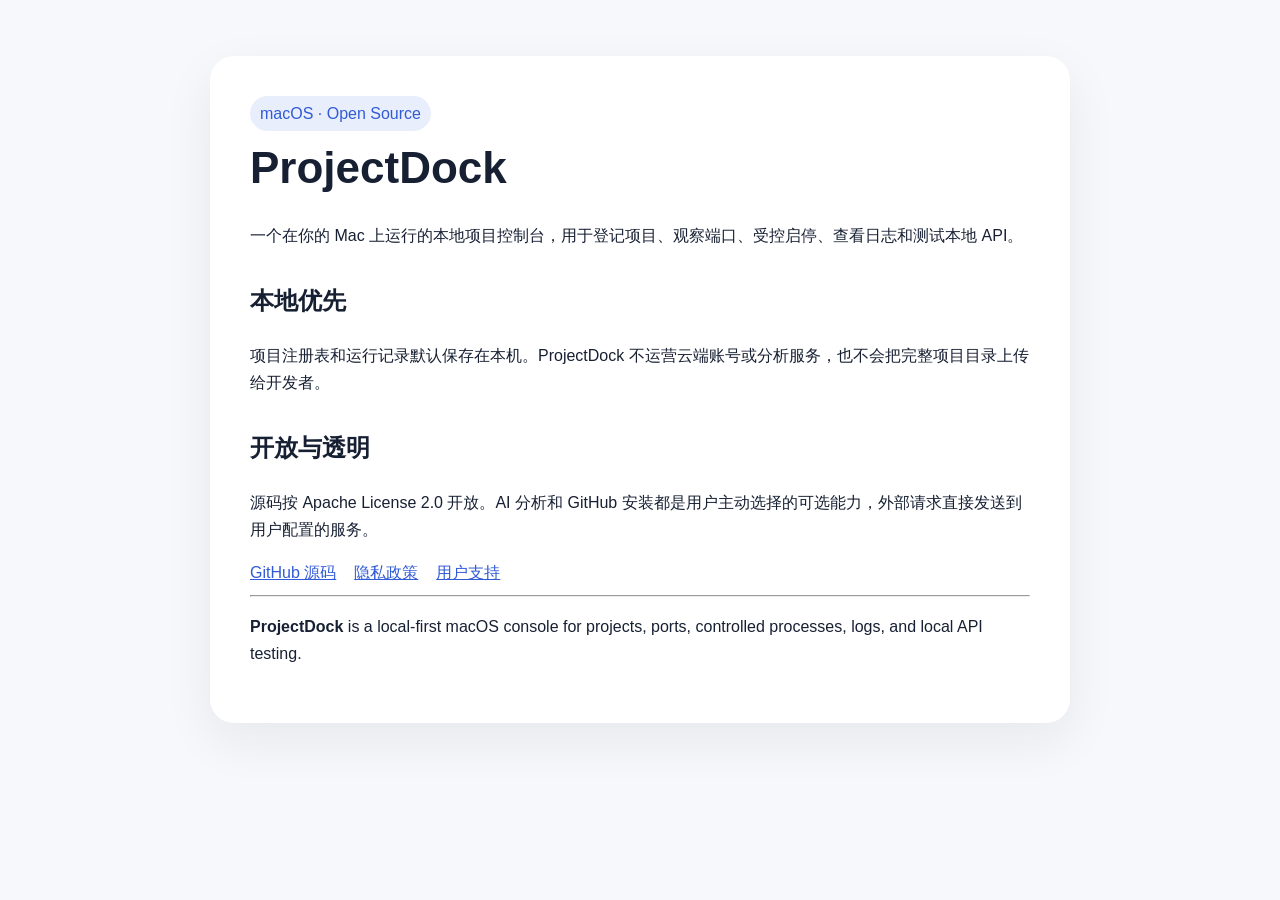
==== public/apple/projectdock/index.html @ f49b38a1 "Open source ProjectDock 0.10.0" ====
<!doctype html>
<html lang="zh-Hans">
<head>
  <meta charset="utf-8">
  <meta name="viewport" content="width=device-width, initial-scale=1">
  <title>ProjectDock — 本地项目控制台</title>
  <meta name="description" content="ProjectDock 是面向 macOS 的本地项目、端口和开发流程控制台。">
  <style>body{font:16px/1.7 -apple-system,BlinkMacSystemFont,"Segoe UI",sans-serif;max-width:860px;margin:0 auto;padding:56px 24px;color:#172033;background:#f7f8fb}main{background:white;padding:40px;border-radius:24px;box-shadow:0 18px 50px #17203312}h1{font-size:44px;margin:0 0 8px}h2{margin-top:32px}a{color:#315bd6}.links{display:flex;gap:18px;flex-wrap:wrap}.tag{display:inline-block;padding:4px 10px;border-radius:999px;background:#e9eefc;color:#315bd6}</style>
</head>
<body><main>
  <span class="tag">macOS · Open Source</span>
  <h1>ProjectDock</h1>
  <p>一个在你的 Mac 上运行的本地项目控制台，用于登记项目、观察端口、受控启停、查看日志和测试本地 API。</p>
  <h2>本地优先</h2>
  <p>项目注册表和运行记录默认保存在本机。ProjectDock 不运营云端账号或分析服务，也不会把完整项目目录上传给开发者。</p>
  <h2>开放与透明</h2>
  <p>源码按 Apache License 2.0 开放。AI 分析和 GitHub 安装都是用户主动选择的可选能力，外部请求直接发送到用户配置的服务。</p>
  <div class="links"><a href="https://github.com/dw-zhu-si/ProjectDock">GitHub 源码</a><a href="privacy.html">隐私政策</a><a href="support.html">用户支持</a></div>
  <hr><p lang="en"><strong>ProjectDock</strong> is a local-first macOS console for projects, ports, controlled processes, logs, and local API testing.</p>
</main></body></html>
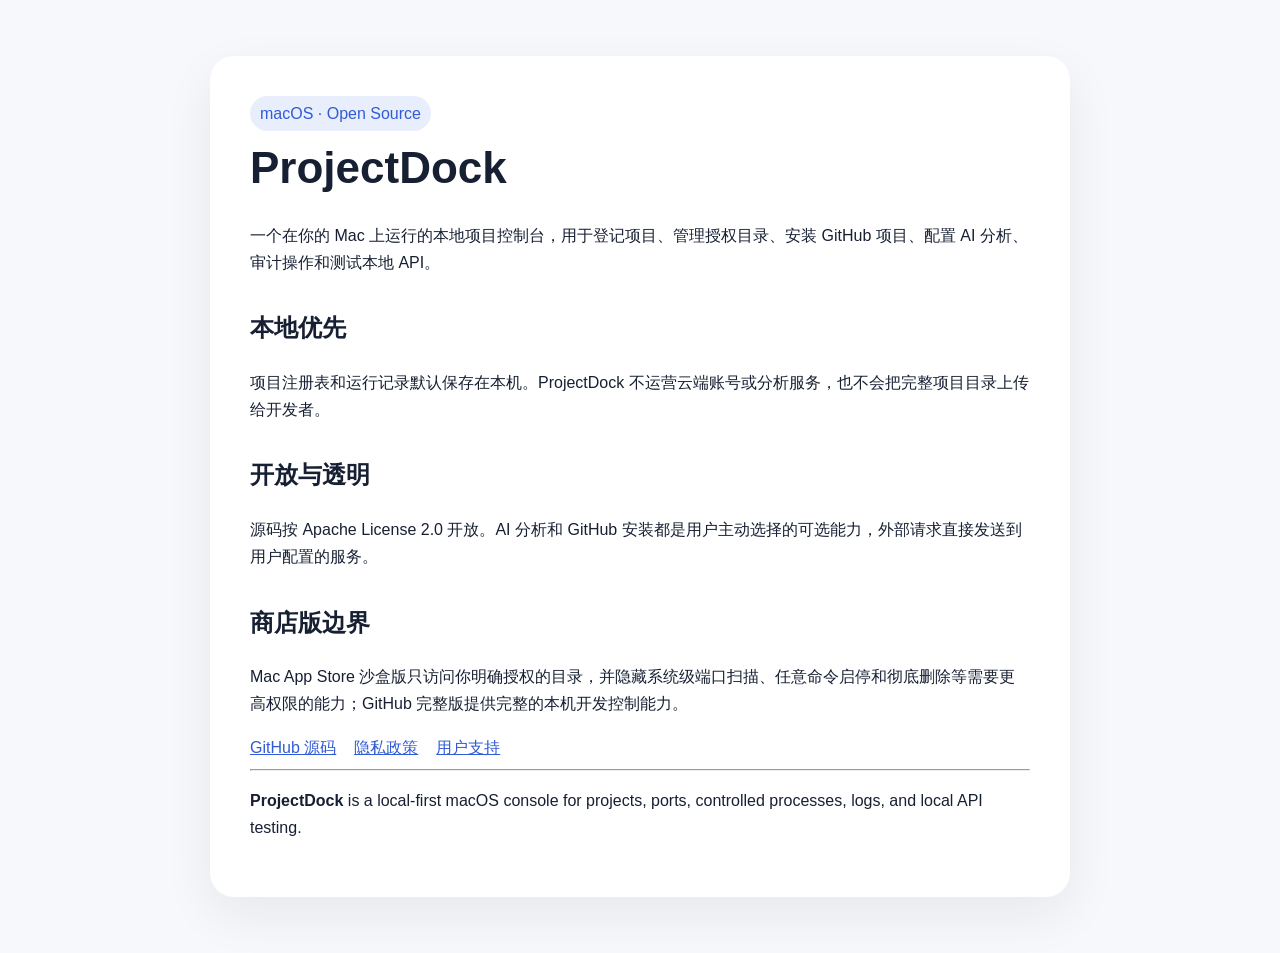
==== commit 5cfef8c2: "release: prepare ProjectDock App Store assets and pages" ====
--- a/public/apple/projectdock/index.html
+++ b/public/apple/projectdock/index.html
@@ -10,12 +10,13 @@
 <body><main>
   <span class="tag">macOS · Open Source</span>
   <h1>ProjectDock</h1>
-  <p>一个在你的 Mac 上运行的本地项目控制台，用于登记项目、观察端口、受控启停、查看日志和测试本地 API。</p>
+  <p>一个在你的 Mac 上运行的本地项目控制台，用于登记项目、管理授权目录、安装 GitHub 项目、配置 AI 分析、审计操作和测试本地 API。</p>
   <h2>本地优先</h2>
   <p>项目注册表和运行记录默认保存在本机。ProjectDock 不运营云端账号或分析服务，也不会把完整项目目录上传给开发者。</p>
   <h2>开放与透明</h2>
   <p>源码按 Apache License 2.0 开放。AI 分析和 GitHub 安装都是用户主动选择的可选能力，外部请求直接发送到用户配置的服务。</p>
+  <h2>商店版边界</h2>
+  <p>Mac App Store 沙盒版只访问你明确授权的目录，并隐藏系统级端口扫描、任意命令启停和彻底删除等需要更高权限的能力；GitHub 完整版提供完整的本机开发控制能力。</p>
   <div class="links"><a href="https://github.com/dw-zhu-si/ProjectDock">GitHub 源码</a><a href="privacy.html">隐私政策</a><a href="support.html">用户支持</a></div>
   <hr><p lang="en"><strong>ProjectDock</strong> is a local-first macOS console for projects, ports, controlled processes, logs, and local API testing.</p>
 </main></body></html>
-
